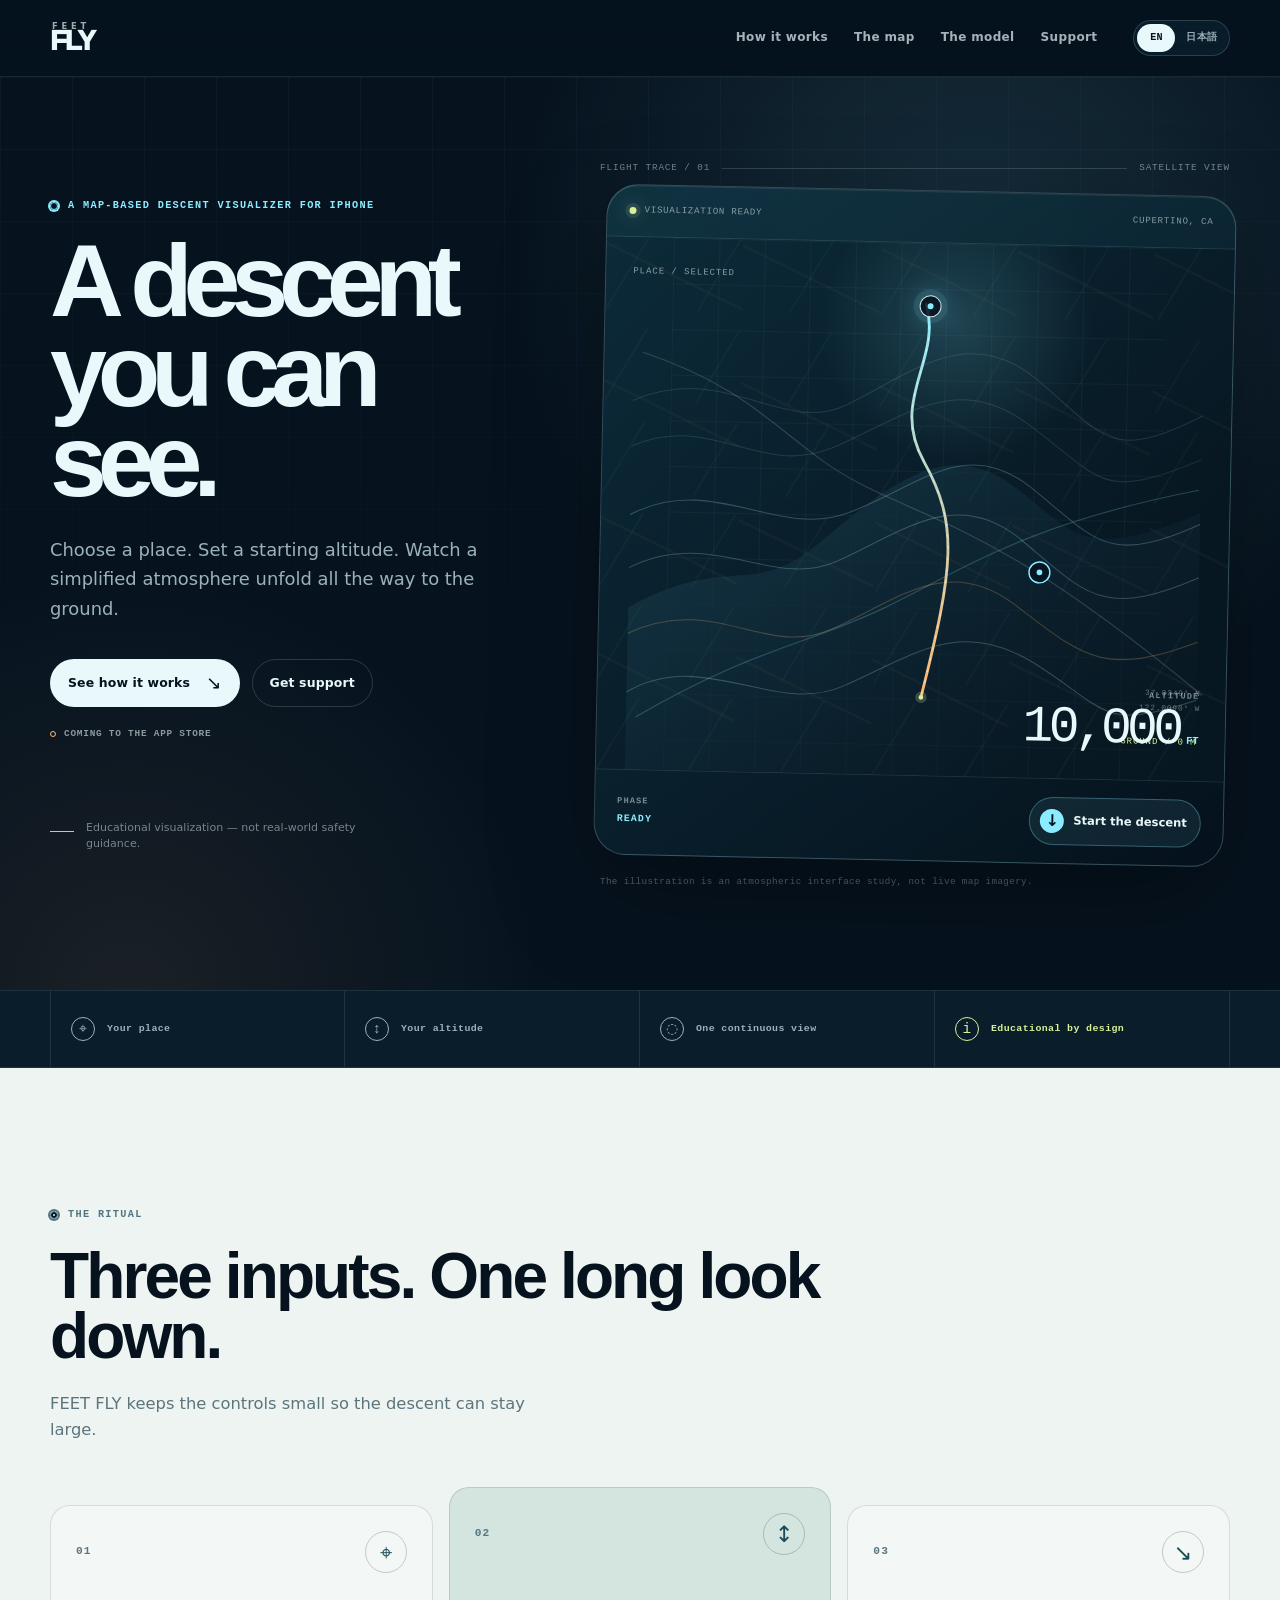
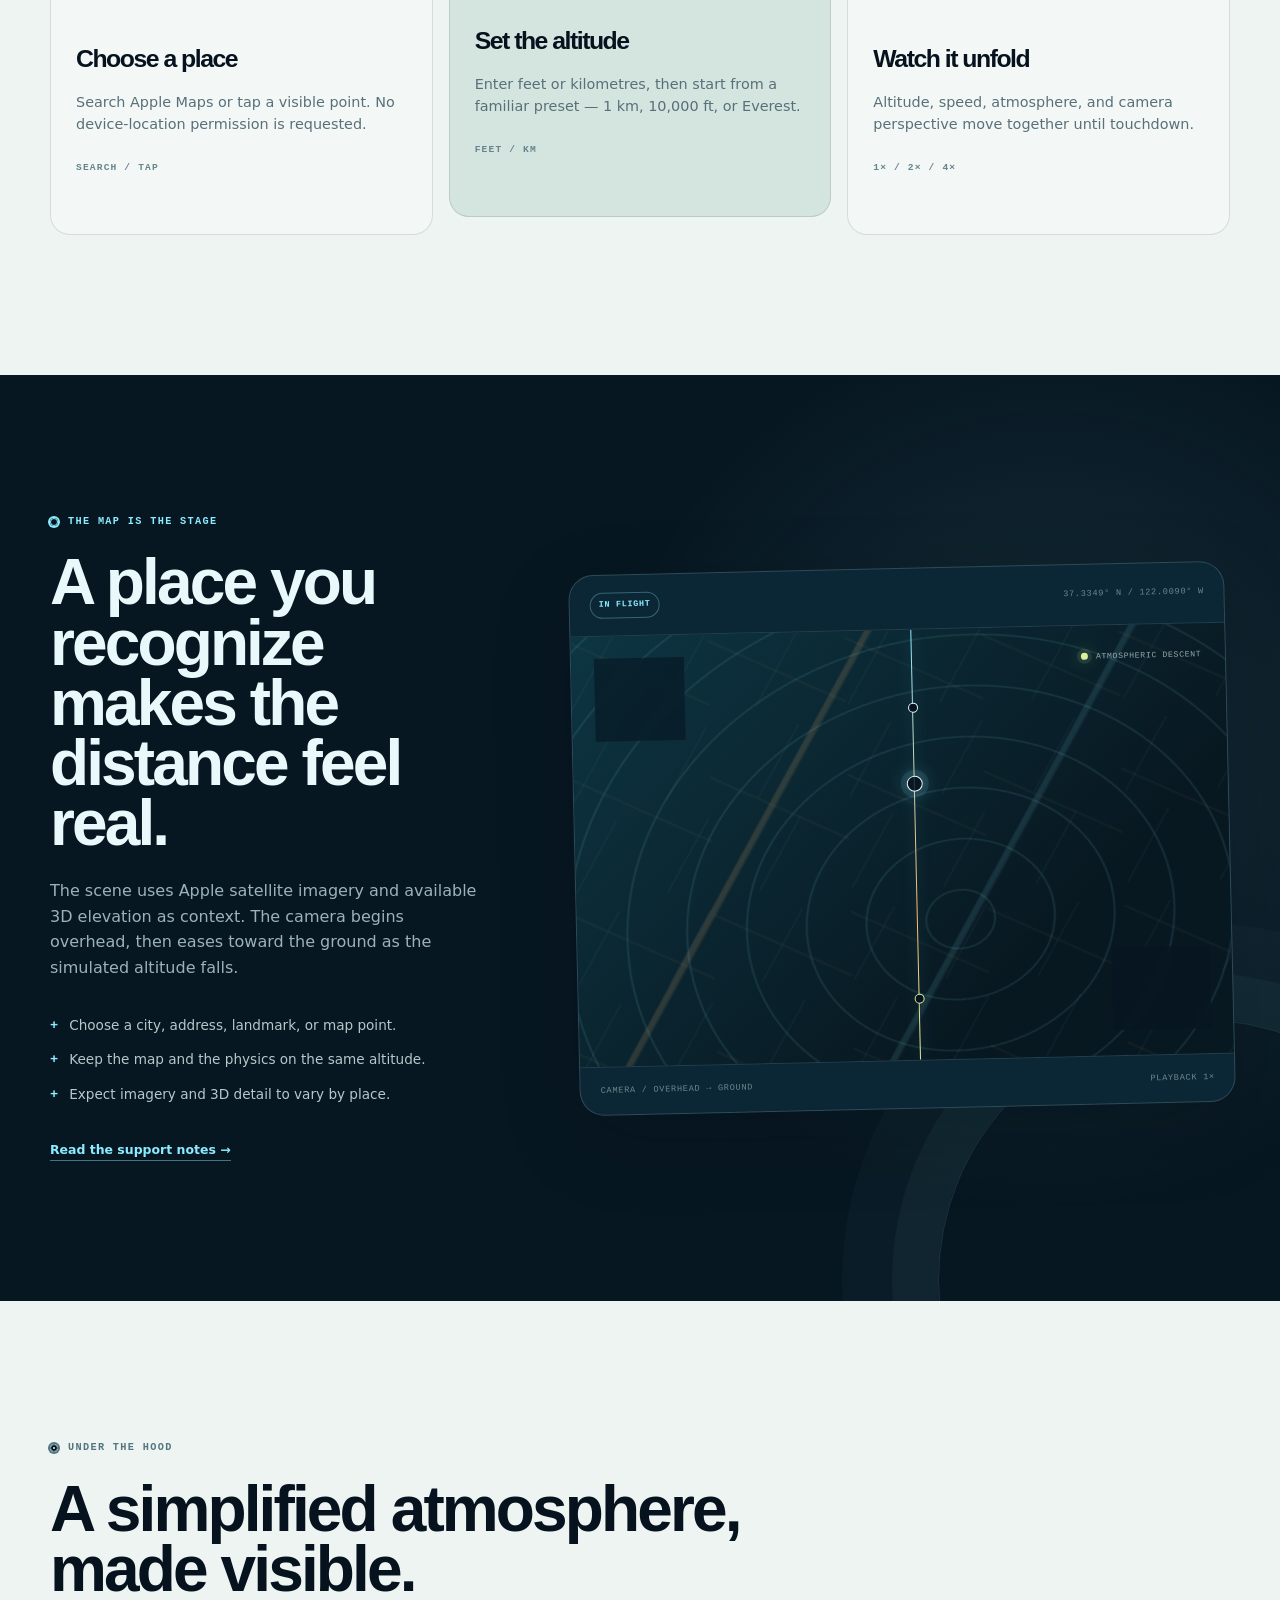
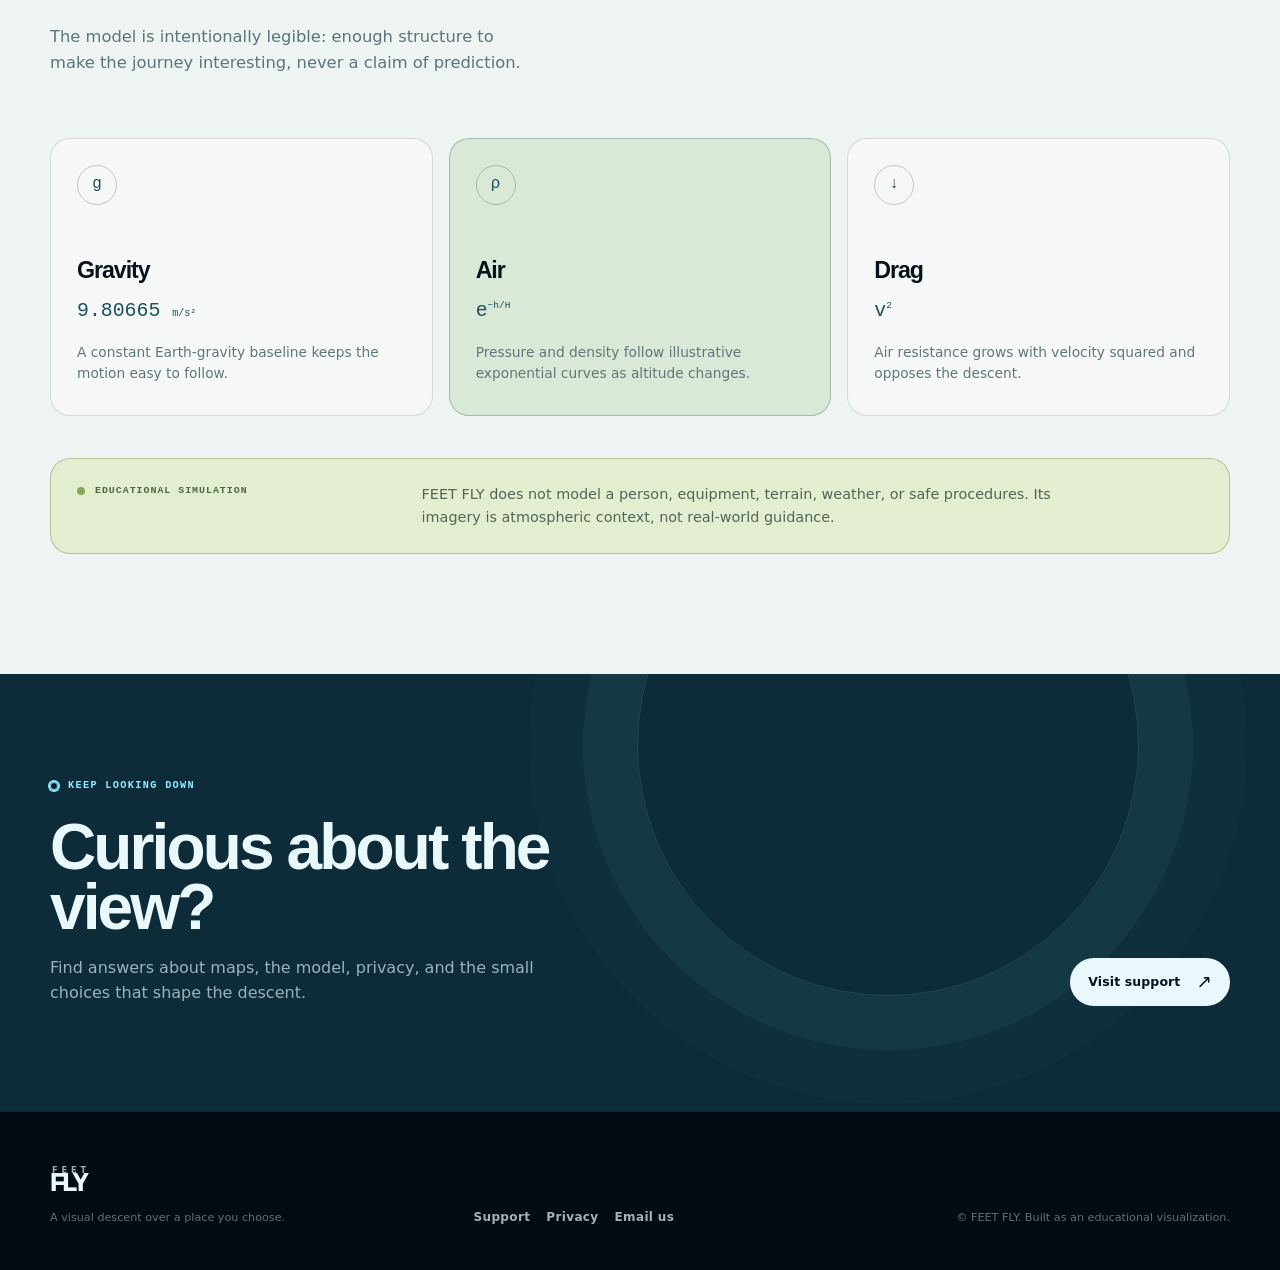
==== docs/index.html @ aeab9a3f "feat: publish FEET FLY support site" ====
<!doctype html>
<html lang="en">
<head>
  <meta charset="utf-8">
  <meta name="viewport" content="width=device-width, initial-scale=1">
  <meta name="theme-color" content="#06131f">
  <meta name="description" data-i18n-meta="home.description" content="FEET FLY is an educational visual descent over a place you choose in Apple Maps.">
  <link rel="icon" href="favicon.svg" type="image/svg+xml">
  <title data-i18n="home.title">FEET FLY — A visual descent</title>
  <link rel="stylesheet" href="styles.css">
</head>
<body data-page="home">
  <a class="skip-link" href="#main" data-i18n="common.skip">Skip to content</a>

  <header class="site-header">
    <div class="container nav-shell">
      <a class="brand" href="./" aria-label="FEET FLY home">
        <span>FEET</span>
        <strong>FLY</strong>
      </a>

      <nav class="site-nav" data-i18n-aria-label="common.nav.primary" aria-label="Primary navigation">
        <a href="#how-it-works" data-i18n="common.nav.how">How it works</a>
        <a href="#map-driven" data-i18n="common.nav.map">The map</a>
        <a href="#model" data-i18n="common.nav.model">The model</a>
        <a href="support/" data-i18n="common.nav.support">Support</a>
      </nav>

      <div class="header-tools">
        <div class="language-switch" role="group" data-i18n-aria-label="common.language" aria-label="Language">
          <button type="button" class="language-button is-active" data-language="en" aria-pressed="true">EN</button>
          <button type="button" class="language-button" data-language="ja" aria-pressed="false">日本語</button>
        </div>
      </div>
    </div>
  </header>

  <main id="main">
    <section class="hero-section" aria-labelledby="hero-title">
      <div class="container hero-grid">
        <div class="hero-copy">
          <p class="eyebrow"><span class="eyebrow-mark"></span><span data-i18n="home.hero.eyebrow">A map-based descent visualizer for iPhone</span></p>
          <h1 id="hero-title" data-i18n="home.hero.title">A descent you can see.</h1>
          <p class="hero-lede" data-i18n="home.hero.lede">Choose a place. Set a starting altitude. Watch a simplified atmosphere unfold all the way to the ground.</p>

          <div class="hero-actions">
            <a class="button button-primary" href="#how-it-works"><span data-i18n="home.hero.primary">See how it works</span><span class="button-arrow" aria-hidden="true">↘</span></a>
            <a class="button button-quiet" href="support/" data-i18n="home.hero.secondary">Get support</a>
          </div>

          <p class="availability-chip"><span class="availability-dot"></span><span data-i18n="home.hero.availability">Coming to the App Store</span></p>

          <div class="hero-note">
            <span class="note-rule"></span>
            <p data-i18n="home.hero.note">Educational visualization — not real-world safety guidance.</p>
          </div>
        </div>

        <div class="hero-visual-wrap">
          <div class="visual-caption"><span data-i18n="home.visual.caption">FLIGHT TRACE / 01</span><span class="caption-line"></span><span data-i18n="home.visual.captionRight">SATELLITE VIEW</span></div>
          <div class="flight-panel" data-flight-demo>
            <div class="flight-panel-top">
              <span class="live-status"><span class="status-dot"></span><span data-i18n="home.visual.status">VISUALIZATION READY</span></span>
              <span class="panel-location" data-i18n="home.visual.location">CUPERTINO, CA</span>
            </div>

            <div class="map-art" role="img" data-i18n-aria-label="home.visual.aria">
              <svg class="map-svg" viewBox="0 0 520 560" aria-hidden="true" focusable="false">
                <defs>
                  <linearGradient id="routeGradient" x1="0" y1="0" x2="0" y2="1">
                    <stop offset="0" stop-color="#8cecff" />
                    <stop offset="1" stop-color="#ffb76f" />
                  </linearGradient>
                  <linearGradient id="terrainGlow" x1="0" y1="0" x2="1" y2="1">
                    <stop offset="0" stop-color="#183c4c" stop-opacity=".9" />
                    <stop offset="1" stop-color="#071521" stop-opacity=".1" />
                  </linearGradient>
                  <pattern id="mapGrid" width="48" height="48" patternUnits="userSpaceOnUse">
                    <path d="M 48 0 L 0 0 0 48" fill="none" stroke="#a9e6ed" stroke-opacity=".09" stroke-width="1" />
                  </pattern>
                </defs>
                <rect width="520" height="560" fill="url(#mapGrid)" />
                <path class="terrain-fill" d="M-40 390 C62 330 90 378 157 320 S285 205 354 248 425 340 560 278 L560 620 L-40 620 Z" fill="url(#terrainGlow)" />
                <path class="contour contour-far" d="M-40 172 C58 128 118 206 185 172 S312 82 385 141 464 227 560 176" />
                <path class="contour contour-far" d="M-40 220 C42 182 96 250 170 218 S298 132 378 189 454 268 560 222" />
                <path class="contour" d="M-40 292 C46 246 115 314 188 286 S310 201 380 254 461 337 560 290" />
                <path class="contour" d="M-40 348 C46 303 111 368 178 337 S302 254 372 310 459 392 560 346" />
                <path class="contour contour-strong" d="M-40 417 C51 373 105 440 173 409 S294 326 366 378 460 454 560 414" />
                <path class="contour" d="M-40 479 C40 430 116 501 188 468 S309 392 389 440 460 510 560 475" />
                <path class="road-line" d="M-30 121 C98 161 121 216 204 256 S355 303 566 470" />
                <path class="road-line road-line-light" d="M-30 505 C95 429 150 425 229 385 S373 294 558 254" />
                <path class="route-line" d="M267 64 C285 123 230 165 268 230 S302 340 270 478" fill="none" stroke="url(#routeGradient)" stroke-width="3" stroke-linecap="round" />
                <path class="route-dash" d="M267 64 C285 123 230 165 268 230 S302 340 270 478" fill="none" stroke="#ecfbff" stroke-opacity=".8" stroke-width="1" stroke-dasharray="3 9" />
                <circle cx="270" cy="478" r="6" fill="#d9ef9b" fill-opacity=".22" />
                <circle cx="270" cy="478" r="2.5" fill="#d9ef9b" />
                <g class="map-pin" transform="translate(392 344)">
                  <circle r="11" fill="#071521" stroke="#8cecff" stroke-width="1.5" />
                  <circle r="3" fill="#8cecff" />
                </g>
              </svg>

              <span class="map-label map-label-top" data-i18n="home.visual.placeLabel">PLACE / SELECTED</span>
              <span class="map-label map-label-bottom" data-i18n="home.visual.groundLabel">GROUND / 0 M</span>
              <span class="flight-marker" aria-hidden="true"><span></span></span>

              <div class="altitude-readout">
                <span class="readout-label" data-i18n="common.altitude">ALTITUDE</span>
                <div class="readout-value"><strong data-demo-altitude>10,000</strong><span>FT</span></div>
              </div>

              <div class="map-coordinates" aria-hidden="true"><span>37.3349° N</span><span>122.0090° W</span></div>
            </div>

            <div class="flight-panel-bottom">
              <div>
                <span class="readout-label" data-i18n="home.visual.phaseLabel">PHASE</span>
                <strong class="phase-readout" data-demo-phase data-i18n="home.visual.phaseReady">READY</strong>
              </div>
              <button type="button" class="demo-button" data-demo-toggle>
                <span class="demo-button-icon" aria-hidden="true">↓</span>
                <span data-demo-label data-i18n="home.demo.start">Start the descent</span>
              </button>
            </div>
          </div>
          <p class="visual-footnote" data-i18n="home.visual.footnote">The illustration is an atmospheric interface study, not live map imagery.</p>
        </div>
      </div>
    </section>

    <section class="signal-strip" data-i18n-aria-label="home.signal.aria" aria-label="FEET FLY highlights">
      <div class="container signal-grid">
        <div class="signal-item"><span class="signal-symbol">⌖</span><span data-i18n="home.signal.place">Your place</span></div>
        <div class="signal-item"><span class="signal-symbol">↕</span><span data-i18n="home.signal.altitude">Your altitude</span></div>
        <div class="signal-item"><span class="signal-symbol">◌</span><span data-i18n="home.signal.view">One continuous view</span></div>
        <div class="signal-item signal-item-accent"><span class="signal-symbol">i</span><span data-i18n="home.signal.educational">Educational by design</span></div>
      </div>
    </section>

    <section class="section section-light" id="how-it-works" aria-labelledby="how-title">
      <div class="container">
        <div class="section-heading section-heading-wide">
          <p class="eyebrow eyebrow-dark"><span class="eyebrow-mark"></span><span data-i18n="home.how.eyebrow">The ritual</span></p>
          <h2 id="how-title" data-i18n="home.how.title">Three inputs. One long look down.</h2>
          <p class="section-intro" data-i18n="home.how.intro">FEET FLY keeps the controls small so the descent can stay large.</p>
        </div>

        <div class="steps-grid">
          <article class="step-card">
            <div class="step-top"><span class="step-number">01</span><span class="step-icon">⌖</span></div>
            <h3 data-i18n="home.steps.place.title">Choose a place</h3>
            <p data-i18n="home.steps.place.body">Search Apple Maps or tap a visible point. No device-location permission is requested.</p>
            <span class="step-meta" data-i18n="home.steps.place.meta">SEARCH / TAP</span>
          </article>
          <article class="step-card step-card-raised">
            <div class="step-top"><span class="step-number">02</span><span class="step-icon">↕</span></div>
            <h3 data-i18n="home.steps.altitude.title">Set the altitude</h3>
            <p data-i18n="home.steps.altitude.body">Enter feet or kilometres, then start from a familiar preset — 1 km, 10,000 ft, or Everest.</p>
            <span class="step-meta" data-i18n="home.steps.altitude.meta">FEET / KM</span>
          </article>
          <article class="step-card">
            <div class="step-top"><span class="step-number">03</span><span class="step-icon">↘</span></div>
            <h3 data-i18n="home.steps.watch.title">Watch it unfold</h3>
            <p data-i18n="home.steps.watch.body">Altitude, speed, atmosphere, and camera perspective move together until touchdown.</p>
            <span class="step-meta" data-i18n="home.steps.watch.meta">1× / 2× / 4×</span>
          </article>
        </div>
      </div>
    </section>

    <section class="section section-dark map-section" id="map-driven" aria-labelledby="map-title">
      <div class="container split-grid">
        <div class="section-copy">
          <p class="eyebrow"><span class="eyebrow-mark"></span><span data-i18n="home.map.eyebrow">The map is the stage</span></p>
          <h2 id="map-title" data-i18n="home.map.title">A place you recognize makes the distance feel real.</h2>
          <p data-i18n="home.map.body">The scene uses Apple satellite imagery and available 3D elevation as context. The camera begins overhead, then eases toward the ground as the simulated altitude falls.</p>
          <ul class="feature-list">
            <li><span class="feature-check">+</span><span data-i18n="home.map.item1">Choose a city, address, landmark, or map point.</span></li>
            <li><span class="feature-check">+</span><span data-i18n="home.map.item2">Keep the map and the physics on the same altitude.</span></li>
            <li><span class="feature-check">+</span><span data-i18n="home.map.item3">Expect imagery and 3D detail to vary by place.</span></li>
          </ul>
          <a class="text-link" href="support/" data-i18n="home.map.link">Read the support notes →</a>
        </div>

        <div class="console-card" data-i18n-aria-label="home.console.aria" aria-label="FEET FLY in-flight interface illustration">
          <div class="console-top"><span class="console-chip console-chip-live" data-i18n="home.console.live">IN FLIGHT</span><span class="console-coordinates">37.3349° N / 122.0090° W</span></div>
          <div class="console-map">
            <div class="console-lines"></div>
            <div class="console-route"><span></span></div>
            <div class="console-readout console-readout-alt"><small data-i18n="common.altitude">ALTITUDE</small><strong>3,048</strong><span>FT</span></div>
            <div class="console-readout console-readout-speed"><small data-i18n="home.console.speedLabel">DESCENT SPEED</small><strong>42.8</strong><span>M/S</span></div>
            <div class="console-phase"><span class="status-dot"></span><span data-i18n="home.console.phase">ATMOSPHERIC DESCENT</span></div>
          </div>
          <div class="console-bottom"><span data-i18n="home.console.bottomLeft">CAMERA / OVERHEAD → GROUND</span><span data-i18n="home.console.bottomRight">PLAYBACK 1×</span></div>
        </div>
      </div>
    </section>

    <section class="section section-light model-section" id="model" aria-labelledby="model-title">
      <div class="container">
        <div class="section-heading section-heading-wide">
          <p class="eyebrow eyebrow-dark"><span class="eyebrow-mark"></span><span data-i18n="home.model.eyebrow">Under the hood</span></p>
          <h2 id="model-title" data-i18n="home.model.title">A simplified atmosphere, made visible.</h2>
          <p class="section-intro" data-i18n="home.model.intro">The model is intentionally legible: enough structure to make the journey interesting, never a claim of prediction.</p>
        </div>

        <div class="model-grid">
          <article class="model-card"><span class="model-index">g</span><h3 data-i18n="home.model.gravity.title">Gravity</h3><p class="model-value">9.80665 <span>m/s²</span></p><p data-i18n="home.model.gravity.body">A constant Earth-gravity baseline keeps the motion easy to follow.</p></article>
          <article class="model-card model-card-accent"><span class="model-index">ρ</span><h3 data-i18n="home.model.air.title">Air</h3><p class="model-value">e<sup>−h/H</sup></p><p data-i18n="home.model.air.body">Pressure and density follow illustrative exponential curves as altitude changes.</p></article>
          <article class="model-card"><span class="model-index">↓</span><h3 data-i18n="home.model.drag.title">Drag</h3><p class="model-value">v<sup>2</sup></p><p data-i18n="home.model.drag.body">Air resistance grows with velocity squared and opposes the descent.</p></article>
        </div>

        <div class="boundary-card">
          <div class="boundary-label"><span class="boundary-dot"></span><span data-i18n="home.boundary.label">EDUCATIONAL SIMULATION</span></div>
          <p data-i18n="home.boundary.body">FEET FLY does not model a person, equipment, terrain, weather, or safe procedures. Its imagery is atmospheric context, not real-world guidance.</p>
        </div>
      </div>
    </section>

    <section class="closing-section" aria-labelledby="closing-title">
      <div class="container closing-inner">
        <div>
          <p class="eyebrow"><span class="eyebrow-mark"></span><span data-i18n="home.closing.eyebrow">Keep looking down</span></p>
          <h2 id="closing-title" data-i18n="home.closing.title">Curious about the view?</h2>
          <p data-i18n="home.closing.body">Find answers about maps, the model, privacy, and the small choices that shape the descent.</p>
        </div>
        <a class="button button-primary" href="support/"><span data-i18n="home.closing.cta">Visit support</span><span class="button-arrow" aria-hidden="true">↗</span></a>
      </div>
    </section>
  </main>

  <footer class="site-footer">
    <div class="container footer-grid">
      <div>
        <a class="brand brand-footer" href="./" aria-label="FEET FLY home"><span>FEET</span><strong>FLY</strong></a>
        <p class="footer-note" data-i18n="common.footer.note">A visual descent over a place you choose.</p>
      </div>
      <div class="footer-links">
        <a href="support/" data-i18n="common.nav.support">Support</a>
        <a href="privacy/" data-i18n="common.nav.privacy">Privacy</a>
        <a data-support-link href="mailto:raio.kharlharary@gmail.com" data-i18n="common.footer.email">Email us</a>
      </div>
      <p class="footer-copyright" data-i18n="common.footer.copyright">© FEET FLY. Built as an educational visualization.</p>
    </div>
  </footer>

  <script src="site.js" defer></script>
</body>
</html>
---- docs/styles.css ----
@charset "UTF-8";

:root {
  color-scheme: dark;
  --ink: #06131f;
  --ink-deep: #030b13;
  --panel: #0c2230;
  --panel-light: #123545;
  --ice: #e9f8fb;
  --muted: #9cb2bb;
  --muted-dark: #5c747c;
  --line: rgba(205, 241, 246, 0.17);
  --line-dark: rgba(6, 19, 31, 0.14);
  --cyan: #8cecff;
  --cyan-soft: #c7f5fb;
  --amber: #ffb76f;
  --lime: #d9ef9b;
  --paper: #eef4f2;
  --paper-deep: #dce7e4;
  --shadow: 0 24px 80px rgba(0, 10, 17, 0.2);
  --radius-large: 32px;
  --radius-medium: 20px;
  --display: ui-rounded, "Avenir Next", "SF Pro Display", -apple-system, BlinkMacSystemFont, sans-serif;
  --body: ui-sans-serif, system-ui, -apple-system, BlinkMacSystemFont, "Helvetica Neue", sans-serif;
  --mono: ui-monospace, "SF Mono", SFMono-Regular, Menlo, Consolas, monospace;
}

* {
  box-sizing: border-box;
}

html {
  scroll-behavior: smooth;
}

body {
  margin: 0;
  min-width: 320px;
  overflow-x: hidden;
  background: var(--ink);
  color: var(--ice);
  font-family: var(--body);
  font-size: 16px;
  line-height: 1.6;
  text-rendering: optimizeLegibility;
}

body::selection {
  background: var(--cyan);
  color: var(--ink);
}

a {
  color: inherit;
  text-decoration: none;
}

button,
a {
  -webkit-tap-highlight-color: transparent;
}

button {
  color: inherit;
  font: inherit;
}

button:focus-visible,
a:focus-visible,
summary:focus-visible {
  outline: 3px solid var(--amber);
  outline-offset: 4px;
}

img,
svg {
  display: block;
  max-width: 100%;
}

h1,
h2,
h3,
p {
  margin-top: 0;
}

h1,
h2,
h3 {
  font-family: var(--display);
  letter-spacing: -0.045em;
}

h1,
h2,
h3,
p {
  margin-bottom: 0;
}

sup {
  font-size: 0.48em;
  letter-spacing: 0;
  vertical-align: super;
}

.container {
  width: min(1180px, calc(100% - 48px));
  margin: 0 auto;
}

.narrow-container {
  width: min(720px, calc(100% - 48px));
  margin: 0 auto;
}

.skip-link {
  position: fixed;
  top: 12px;
  left: 12px;
  z-index: 50;
  padding: 10px 14px;
  border-radius: 999px;
  background: var(--amber);
  color: var(--ink);
  font-size: 0.78rem;
  font-weight: 800;
  transform: translateY(-160%);
  transition: transform 180ms ease;
}

.skip-link:focus {
  transform: translateY(0);
}

.site-header {
  position: sticky;
  top: 0;
  z-index: 20;
  border-bottom: 1px solid rgba(205, 241, 246, 0.1);
  background: rgba(6, 19, 31, 0.82);
  backdrop-filter: blur(18px);
}

.nav-shell {
  display: flex;
  min-height: 76px;
  align-items: center;
  gap: 36px;
}

.brand {
  display: inline-flex;
  flex-direction: column;
  flex: 0 0 auto;
  width: max-content;
  line-height: 0.82;
  transition: color 180ms ease, transform 180ms ease;
}

.brand:hover {
  color: var(--cyan);
  transform: translateY(-1px);
}

.brand span {
  padding-left: 0.25em;
  color: rgba(233, 248, 251, 0.68);
  font-size: 0.52rem;
  font-weight: 900;
  letter-spacing: 0.46em;
}

.brand strong {
  font-family: var(--display);
  font-size: 1.75rem;
  font-weight: 950;
  letter-spacing: -0.08em;
}

.site-nav {
  display: flex;
  align-items: center;
  gap: 26px;
  margin-left: auto;
}

.site-nav a,
.footer-links a {
  position: relative;
  color: rgba(233, 248, 251, 0.7);
  font-size: 0.75rem;
  font-weight: 750;
  letter-spacing: 0.03em;
  transition: color 180ms ease;
}

.site-nav a::after {
  position: absolute;
  right: 0;
  bottom: -7px;
  left: 0;
  height: 1px;
  background: var(--cyan);
  content: "";
  transform: scaleX(0);
  transform-origin: right;
  transition: transform 180ms ease;
}

.site-nav a:hover,
.site-nav a.is-current,
.footer-links a:hover {
  color: var(--ice);
}

.site-nav a:hover::after,
.site-nav a.is-current::after {
  transform: scaleX(1);
  transform-origin: left;
}

.header-tools {
  flex: 0 0 auto;
}

.language-switch {
  display: inline-flex;
  align-items: center;
  gap: 2px;
  padding: 3px;
  border: 1px solid var(--line);
  border-radius: 999px;
  background: rgba(10, 33, 47, 0.72);
}

.language-button {
  min-width: 38px;
  padding: 6px 9px;
  border: 0;
  border-radius: 999px;
  background: transparent;
  color: var(--muted);
  cursor: pointer;
  font-family: var(--mono);
  font-size: 0.63rem;
  font-weight: 750;
  letter-spacing: 0.02em;
  transition: background 180ms ease, color 180ms ease;
}

.language-button:hover,
.language-button.is-active {
  background: var(--ice);
  color: var(--ink);
}

.hero-section {
  position: relative;
  isolation: isolate;
  min-height: 720px;
  overflow: hidden;
  background:
    radial-gradient(circle at 76% 20%, rgba(140, 236, 255, 0.13), transparent 29rem),
    radial-gradient(circle at 10% 100%, rgba(255, 183, 111, 0.08), transparent 26rem),
    var(--ink);
}

.hero-section::before {
  position: absolute;
  z-index: -1;
  inset: 0;
  background-image: linear-gradient(rgba(140, 236, 255, 0.035) 1px, transparent 1px), linear-gradient(90deg, rgba(140, 236, 255, 0.035) 1px, transparent 1px);
  background-size: 72px 72px;
  mask-image: linear-gradient(to bottom, black, transparent 80%);
  content: "";
  pointer-events: none;
}

.hero-grid {
  display: grid;
  min-height: 720px;
  align-items: center;
  gap: 64px;
  grid-template-columns: minmax(280px, 0.84fr) minmax(400px, 1.16fr);
  padding-top: 84px;
  padding-bottom: 100px;
}

.hero-copy {
  position: relative;
  z-index: 1;
  padding: 22px 0;
}

.eyebrow {
  display: flex;
  align-items: center;
  gap: 10px;
  margin-bottom: 24px;
  color: var(--cyan);
  font-family: var(--mono);
  font-size: 0.64rem;
  font-weight: 750;
  letter-spacing: 0.13em;
  line-height: 1.3;
  text-transform: uppercase;
}

.eyebrow-mark {
  display: inline-block;
  width: 8px;
  height: 8px;
  border: 1px solid currentColor;
  border-radius: 50%;
  box-shadow: inset 0 0 0 2px var(--ink), 0 0 0 2px currentColor;
}

.eyebrow-dark {
  color: #527681;
}

.hero-copy h1 {
  max-width: 620px;
  margin-bottom: 28px;
  color: var(--ice);
  font-size: clamp(4.3rem, 8vw, 7.8rem);
  font-weight: 900;
  letter-spacing: -0.09em;
  line-height: 0.88;
}

.hero-lede {
  max-width: 490px;
  color: var(--muted);
  font-size: clamp(1rem, 1.4vw, 1.17rem);
  line-height: 1.65;
}

.hero-actions {
  display: flex;
  align-items: center;
  flex-wrap: wrap;
  gap: 12px;
  margin-top: 36px;
}

.button {
  display: inline-flex;
  min-height: 48px;
  align-items: center;
  justify-content: center;
  gap: 16px;
  padding: 12px 17px;
  border: 1px solid transparent;
  border-radius: 999px;
  cursor: pointer;
  font-size: 0.78rem;
  font-weight: 800;
  letter-spacing: 0.01em;
  line-height: 1;
  transition: border-color 180ms ease, background 180ms ease, color 180ms ease, transform 180ms ease;
}

.button:hover {
  transform: translateY(-2px);
}

.button-primary {
  background: var(--ice);
  color: var(--ink);
}

.button-primary:hover {
  background: var(--cyan);
}

.button-quiet {
  border-color: var(--line);
  color: var(--ice);
}

.button-quiet:hover {
  border-color: rgba(140, 236, 255, 0.65);
  background: rgba(140, 236, 255, 0.08);
}

.button-arrow {
  font-size: 1.15rem;
  font-weight: 500;
  line-height: 0.7;
}

.availability-chip {
  display: inline-flex;
  align-items: center;
  gap: 8px;
  margin-top: 19px;
  color: rgba(233, 248, 251, 0.58);
  font-family: var(--mono);
  font-size: 0.59rem;
  font-weight: 750;
  letter-spacing: 0.08em;
  text-transform: uppercase;
}

.availability-dot {
  display: inline-block;
  width: 6px;
  height: 6px;
  border: 1px solid var(--amber);
  border-radius: 50%;
}

.hero-note {
  display: flex;
  max-width: 360px;
  align-items: flex-start;
  gap: 12px;
  margin-top: 76px;
}

.note-rule {
  display: block;
  flex: 0 0 24px;
  height: 1px;
  margin-top: 0.65em;
  background: var(--amber);
}

.hero-note p {
  color: rgba(233, 248, 251, 0.48);
  font-size: 0.69rem;
  line-height: 1.45;
}

.hero-visual-wrap {
  position: relative;
  width: 100%;
  max-width: 630px;
  justify-self: end;
}

.visual-caption {
  display: flex;
  align-items: center;
  gap: 12px;
  margin-bottom: 14px;
  color: rgba(233, 248, 251, 0.48);
  font-family: var(--mono);
  font-size: 0.58rem;
  letter-spacing: 0.1em;
}

.caption-line {
  flex: 1;
  height: 1px;
  background: var(--line);
}

.flight-panel {
  position: relative;
  overflow: hidden;
  border: 1px solid rgba(205, 241, 246, 0.22);
  border-radius: var(--radius-large);
  background: linear-gradient(145deg, rgba(17, 54, 69, 0.88), rgba(5, 18, 29, 0.96));
  box-shadow: 0 38px 100px rgba(0, 0, 0, 0.34), inset 0 1px 0 rgba(233, 248, 251, 0.09);
  transform: rotate(1.2deg);
  transition: transform 500ms cubic-bezier(0.22, 1, 0.36, 1), box-shadow 500ms ease;
}

.flight-panel:hover,
.flight-panel.is-descending {
  box-shadow: 0 46px 120px rgba(0, 0, 0, 0.43), inset 0 1px 0 rgba(233, 248, 251, 0.12);
  transform: rotate(0deg) translateY(-4px);
}

.flight-panel-top,
.flight-panel-bottom {
  display: flex;
  align-items: center;
  justify-content: space-between;
  gap: 16px;
  padding: 18px 22px;
}

.flight-panel-top {
  border-bottom: 1px solid rgba(205, 241, 246, 0.12);
  color: rgba(233, 248, 251, 0.55);
  font-family: var(--mono);
  font-size: 0.57rem;
  letter-spacing: 0.08em;
}

.live-status {
  display: inline-flex;
  align-items: center;
  gap: 8px;
}

.status-dot {
  display: inline-block;
  width: 7px;
  height: 7px;
  border-radius: 50%;
  background: var(--lime);
  box-shadow: 0 0 0 4px rgba(217, 239, 155, 0.1), 0 0 18px rgba(217, 239, 155, 0.55);
}

.panel-location {
  overflow: hidden;
  max-width: 46%;
  text-overflow: ellipsis;
  white-space: nowrap;
}

.map-art {
  position: relative;
  min-height: 532px;
  overflow: hidden;
  background:
    radial-gradient(circle at 56% 15%, rgba(140, 236, 255, 0.17), transparent 24%),
    linear-gradient(135deg, #0c2a39, #071721 76%);
}

.map-art::before,
.console-map::before {
  position: absolute;
  z-index: 1;
  inset: 0;
  background: linear-gradient(120deg, transparent 28%, rgba(140, 236, 255, 0.05) 29%, transparent 30%), linear-gradient(25deg, transparent 64%, rgba(255, 183, 111, 0.05) 65%, transparent 66%);
  background-size: 92px 92px, 137px 137px;
  content: "";
  pointer-events: none;
}

.map-svg {
  position: absolute;
  z-index: 0;
  inset: 0;
  width: 100%;
  height: 100%;
}

.contour {
  fill: none;
  stroke: rgba(177, 232, 237, 0.24);
  stroke-width: 1.1;
}

.contour-far {
  stroke: rgba(177, 232, 237, 0.13);
}

.contour-strong {
  stroke: rgba(255, 183, 111, 0.24);
}

.road-line {
  fill: none;
  stroke: rgba(233, 248, 251, 0.16);
  stroke-width: 1.2;
}

.road-line-light {
  stroke: rgba(140, 236, 255, 0.22);
}

.route-line {
  stroke-dasharray: 900;
  stroke-dashoffset: 260;
}

.route-dash {
  opacity: 0.75;
}

.map-label,
.map-coordinates {
  position: absolute;
  z-index: 3;
  color: rgba(233, 248, 251, 0.57);
  font-family: var(--mono);
  font-size: 0.56rem;
  letter-spacing: 0.11em;
}

.map-label-top {
  top: 27px;
  left: 27px;
}

.map-label-bottom {
  right: 28px;
  bottom: 30px;
  color: var(--lime);
}

.map-coordinates {
  right: 25px;
  bottom: 65px;
  display: grid;
  gap: 3px;
  color: rgba(233, 248, 251, 0.42);
  font-size: 0.49rem;
  text-align: right;
}

.flight-marker {
  position: absolute;
  z-index: 4;
  top: 12%;
  left: 51.8%;
  display: grid;
  width: 22px;
  height: 22px;
  place-items: center;
  border: 1px solid rgba(233, 248, 251, 0.9);
  border-radius: 50%;
  background: rgba(6, 19, 31, 0.88);
  box-shadow: 0 0 0 6px rgba(140, 236, 255, 0.1), 0 0 28px rgba(140, 236, 255, 0.42);
  transform: translate(-50%, -50%);
}

.flight-marker span {
  width: 6px;
  height: 6px;
  border-radius: 50%;
  background: var(--cyan);
}

.altitude-readout {
  position: absolute;
  z-index: 3;
  right: 26px;
  bottom: 28px;
  text-align: right;
}

.readout-label {
  display: block;
  color: rgba(233, 248, 251, 0.5);
  font-family: var(--mono);
  font-size: 0.54rem;
  font-weight: 750;
  letter-spacing: 0.13em;
  line-height: 1.2;
  text-transform: uppercase;
}

.readout-value {
  display: flex;
  align-items: baseline;
  justify-content: flex-end;
  gap: 7px;
  margin-top: 4px;
}

.readout-value strong {
  color: var(--ice);
  font-family: var(--mono);
  font-size: clamp(2rem, 4vw, 3.25rem);
  font-weight: 500;
  letter-spacing: -0.09em;
  line-height: 0.9;
}

.readout-value span {
  color: var(--cyan);
  font-family: var(--mono);
  font-size: 0.65rem;
  font-weight: 750;
}

.flight-panel-bottom {
  border-top: 1px solid rgba(205, 241, 246, 0.12);
}

.phase-readout {
  display: block;
  margin-top: 5px;
  color: var(--cyan);
  font-family: var(--mono);
  font-size: 0.62rem;
  font-weight: 800;
  letter-spacing: 0.11em;
}

.demo-button {
  display: inline-flex;
  align-items: center;
  gap: 9px;
  padding: 11px 13px 11px 10px;
  border: 1px solid rgba(140, 236, 255, 0.3);
  border-radius: 999px;
  background: rgba(140, 236, 255, 0.08);
  color: var(--ice);
  cursor: pointer;
  font-size: 0.72rem;
  font-weight: 800;
  transition: background 180ms ease, border-color 180ms ease, transform 180ms ease;
}

.demo-button:hover {
  border-color: var(--cyan);
  background: rgba(140, 236, 255, 0.17);
  transform: translateY(-1px);
}

.demo-button-icon {
  display: grid;
  width: 24px;
  height: 24px;
  place-items: center;
  border-radius: 50%;
  background: var(--cyan);
  color: var(--ink);
  font-size: 1rem;
  line-height: 1;
}

.visual-footnote {
  margin-top: 15px;
  color: rgba(233, 248, 251, 0.36);
  font-family: var(--mono);
  font-size: 0.58rem;
  letter-spacing: 0.04em;
}

.signal-strip {
  border-top: 1px solid rgba(205, 241, 246, 0.1);
  border-bottom: 1px solid rgba(205, 241, 246, 0.1);
  background: #0a1d2a;
}

.signal-grid {
  display: grid;
  grid-template-columns: repeat(4, 1fr);
}

.signal-item {
  display: flex;
  min-height: 76px;
  align-items: center;
  gap: 12px;
  padding: 18px 20px;
  border-right: 1px solid rgba(205, 241, 246, 0.1);
  color: var(--muted);
  font-family: var(--mono);
  font-size: 0.62rem;
  font-weight: 700;
  letter-spacing: 0.04em;
}

.signal-item:first-child {
  border-left: 1px solid rgba(205, 241, 246, 0.1);
}

.signal-item-accent {
  color: var(--lime);
}

.signal-symbol {
  display: grid;
  width: 24px;
  height: 24px;
  flex: 0 0 24px;
  place-items: center;
  border: 1px solid currentColor;
  border-radius: 50%;
  font-size: 0.9rem;
  font-weight: 400;
}

.section {
  padding: 140px 0;
}

.section-light {
  background: var(--paper);
  color: var(--ink);
}

.section-dark {
  background: var(--ink);
  color: var(--ice);
}

.section-heading {
  max-width: 790px;
}

.section-heading-wide {
  margin-bottom: 62px;
}

.section-heading h2,
.section-copy h2,
.closing-inner h2,
.subpage-hero h1,
.support-closing h2,
.privacy-block h2 {
  font-size: clamp(2.8rem, 5vw, 5.3rem);
  font-weight: 900;
  line-height: 0.94;
}

.section-intro {
  max-width: 480px;
  margin-top: 25px;
  color: var(--muted-dark);
  font-size: 1.02rem;
}

.steps-grid {
  display: grid;
  gap: 16px;
  grid-template-columns: repeat(3, 1fr);
}

.step-card {
  min-height: 330px;
  padding: 25px;
  border: 1px solid rgba(6, 19, 31, 0.12);
  border-radius: var(--radius-medium);
  background: rgba(255, 255, 255, 0.33);
  transition: border-color 180ms ease, background 180ms ease, transform 180ms ease;
}

.step-card:hover {
  border-color: rgba(6, 19, 31, 0.28);
  background: rgba(255, 255, 255, 0.68);
  transform: translateY(-5px);
}

.step-card-raised {
  background: #d4e4df;
  transform: translateY(-18px);
}

.step-card-raised:hover {
  transform: translateY(-23px);
}

.step-top {
  display: flex;
  align-items: center;
  justify-content: space-between;
  margin-bottom: 66px;
}

.step-number {
  color: #59777e;
  font-family: var(--mono);
  font-size: 0.7rem;
  font-weight: 800;
  letter-spacing: 0.1em;
}

.step-icon {
  display: grid;
  width: 42px;
  height: 42px;
  place-items: center;
  border: 1px solid rgba(6, 19, 31, 0.2);
  border-radius: 50%;
  color: #1a4a56;
  font-size: 1.4rem;
  line-height: 1;
}

.step-card h3 {
  margin-bottom: 12px;
  font-size: 1.55rem;
  font-weight: 850;
  letter-spacing: -0.06em;
}

.step-card p {
  color: #587079;
  font-size: 0.9rem;
  line-height: 1.55;
}

.step-meta {
  display: inline-block;
  margin-top: 25px;
  color: #66858c;
  font-family: var(--mono);
  font-size: 0.6rem;
  font-weight: 800;
  letter-spacing: 0.12em;
}

.map-section {
  position: relative;
  overflow: hidden;
  background:
    radial-gradient(circle at 82% 42%, rgba(140, 236, 255, 0.1), transparent 28rem),
    #071722;
}

.map-section::after {
  position: absolute;
  right: -180px;
  bottom: -240px;
  width: 520px;
  height: 520px;
  border: 1px solid rgba(140, 236, 255, 0.13);
  border-radius: 50%;
  box-shadow: 0 0 0 46px rgba(140, 236, 255, 0.04), 0 0 0 96px rgba(140, 236, 255, 0.025);
  content: "";
  pointer-events: none;
}

.split-grid {
  display: grid;
  align-items: center;
  gap: 86px;
  grid-template-columns: minmax(260px, 0.8fr) minmax(420px, 1.2fr);
}

.section-copy {
  position: relative;
  z-index: 1;
}

.section-copy h2 {
  max-width: 560px;
  margin-bottom: 25px;
}

.section-copy > p:not(.eyebrow) {
  max-width: 520px;
  color: var(--muted);
  font-size: 1rem;
}

.feature-list {
  display: grid;
  gap: 13px;
  margin: 34px 0 30px;
  padding: 0;
  list-style: none;
}

.feature-list li {
  display: flex;
  align-items: flex-start;
  gap: 11px;
  color: rgba(233, 248, 251, 0.78);
  font-size: 0.85rem;
}

.feature-check {
  display: inline-block;
  color: var(--cyan);
  font-family: var(--mono);
  font-weight: 700;
}

.text-link {
  display: inline-flex;
  align-items: center;
  border-bottom: 1px solid rgba(140, 236, 255, 0.44);
  color: var(--cyan);
  font-size: 0.78rem;
  font-weight: 800;
  transition: border-color 180ms ease, color 180ms ease;
}

.text-link:hover {
  border-color: var(--ice);
  color: var(--ice);
}

.console-card {
  position: relative;
  z-index: 1;
  overflow: hidden;
  border: 1px solid rgba(205, 241, 246, 0.18);
  border-radius: 25px;
  background: #0b2634;
  box-shadow: var(--shadow);
  transform: rotate(-1.3deg);
}

.console-top,
.console-bottom {
  display: flex;
  align-items: center;
  justify-content: space-between;
  gap: 14px;
  padding: 17px 20px;
  color: rgba(233, 248, 251, 0.45);
  font-family: var(--mono);
  font-size: 0.54rem;
  letter-spacing: 0.08em;
}

.console-top {
  border-bottom: 1px solid rgba(205, 241, 246, 0.12);
}

.console-bottom {
  border-top: 1px solid rgba(205, 241, 246, 0.12);
}

.console-chip {
  padding: 5px 8px;
  border: 1px solid rgba(140, 236, 255, 0.32);
  border-radius: 999px;
  color: var(--cyan);
  font-size: 0.53rem;
  font-weight: 800;
}

.console-coordinates {
  overflow: hidden;
  text-overflow: ellipsis;
  white-space: nowrap;
}

.console-map {
  position: relative;
  min-height: 430px;
  overflow: hidden;
  background: linear-gradient(135deg, #0d3542, #081821 72%);
}

.console-lines {
  position: absolute;
  inset: -30% -20%;
  background:
    repeating-radial-gradient(ellipse at 55% 62%, transparent 0 33px, rgba(140, 236, 255, 0.1) 34px 35px, transparent 36px 60px),
    linear-gradient(128deg, transparent 38%, rgba(255, 183, 111, 0.15) 38.2% 38.5%, transparent 38.8% 58%, rgba(140, 236, 255, 0.11) 58.2% 58.5%, transparent 58.8%);
  transform: rotate(-8deg);
}

.console-route {
  position: absolute;
  top: 0;
  bottom: 0;
  left: 52%;
  width: 1px;
  background: linear-gradient(var(--cyan), var(--amber) 65%, var(--lime));
  box-shadow: 0 0 15px rgba(140, 236, 255, 0.44);
}

.console-route::before,
.console-route::after {
  position: absolute;
  left: 50%;
  width: 8px;
  height: 8px;
  border: 1px solid var(--ice);
  border-radius: 50%;
  background: var(--ink);
  content: "";
  transform: translateX(-50%);
}

.console-route::before {
  top: 17%;
}

.console-route::after {
  bottom: 13%;
  border-color: var(--lime);
}

.console-route span {
  position: absolute;
  top: 34%;
  left: 50%;
  width: 16px;
  height: 16px;
  border: 1px solid var(--ice);
  border-radius: 50%;
  background: rgba(6, 19, 31, 0.8);
  box-shadow: 0 0 0 6px rgba(140, 236, 255, 0.1), 0 0 20px rgba(140, 236, 255, 0.45);
  transform: translateX(-50%);
}

.console-readout {
  position: absolute;
  z-index: 2;
  display: grid;
  gap: 4px;
  padding: 11px 13px;
  border: 1px solid rgba(205, 241, 246, 0.17);
  border-radius: 11px;
  background: rgba(6, 19, 31, 0.58);
  backdrop-filter: blur(6px);
}

.console-readout small {
  color: rgba(233, 248, 251, 0.52);
  font-family: var(--mono);
  font-size: 0.48rem;
  letter-spacing: 0.1em;
}

.console-readout strong {
  font-family: var(--mono);
  font-size: 1.48rem;
  font-weight: 500;
  letter-spacing: -0.08em;
  line-height: 1;
}

.console-readout span {
  color: var(--cyan);
  font-family: var(--mono);
  font-size: 0.55rem;
  font-weight: 700;
}

.console-readout-alt {
  top: 23px;
  left: 23px;
}

.console-readout-speed {
  right: 23px;
  bottom: 25px;
  text-align: right;
}

.console-phase {
  position: absolute;
  right: 24px;
  top: 24px;
  display: inline-flex;
  align-items: center;
  gap: 8px;
  color: rgba(233, 248, 251, 0.62);
  font-family: var(--mono);
  font-size: 0.51rem;
  letter-spacing: 0.08em;
  text-align: right;
}

.model-section {
  padding-bottom: 120px;
}

.model-grid {
  display: grid;
  gap: 16px;
  grid-template-columns: repeat(3, 1fr);
}

.model-card {
  min-height: 278px;
  padding: 26px;
  border: 1px solid rgba(6, 19, 31, 0.14);
  border-radius: var(--radius-medium);
  background: rgba(255, 255, 255, 0.4);
}

.model-card-accent {
  border-color: rgba(101, 133, 117, 0.45);
  background: #dae8d8;
}

.model-index {
  display: grid;
  width: 40px;
  height: 40px;
  margin-bottom: 47px;
  place-items: center;
  border: 1px solid rgba(6, 19, 31, 0.22);
  border-radius: 50%;
  color: #1f4f58;
  font-family: var(--mono);
  font-size: 1rem;
}

.model-card h3 {
  margin-bottom: 6px;
  font-size: 1.45rem;
}

.model-value {
  margin-bottom: 15px;
  color: #1d535e;
  font-family: var(--mono);
  font-size: 1.24rem;
}

.model-value span {
  font-size: 0.63rem;
}

.model-card > p:last-child {
  color: #61767a;
  font-size: 0.86rem;
  line-height: 1.5;
}

.boundary-card {
  display: grid;
  grid-template-columns: minmax(180px, 0.4fr) 1fr;
  gap: 32px;
  margin-top: 42px;
  padding: 24px 26px;
  border: 1px solid rgba(114, 134, 85, 0.42);
  border-radius: var(--radius-medium);
  background: #e3edd0;
}

.boundary-label {
  display: flex;
  align-items: flex-start;
  gap: 10px;
  color: #4f693f;
  font-family: var(--mono);
  font-size: 0.62rem;
  font-weight: 850;
  letter-spacing: 0.1em;
}

.boundary-dot {
  display: inline-block;
  width: 8px;
  height: 8px;
  margin-top: 0.35em;
  border-radius: 50%;
  background: #86a859;
}

.boundary-card p {
  max-width: 680px;
  color: #526657;
  font-size: 0.9rem;
}

.closing-section {
  position: relative;
  overflow: hidden;
  padding: 105px 0;
  background: #0d2b39;
}

.closing-section::before {
  position: absolute;
  top: -180px;
  right: 11%;
  width: 500px;
  height: 500px;
  border: 1px solid rgba(140, 236, 255, 0.15);
  border-radius: 50%;
  box-shadow: 0 0 0 54px rgba(140, 236, 255, 0.045), 0 0 0 108px rgba(140, 236, 255, 0.02);
  content: "";
  pointer-events: none;
}

.closing-inner {
  position: relative;
  z-index: 1;
  display: flex;
  align-items: flex-end;
  justify-content: space-between;
  gap: 40px;
}

.closing-inner h2 {
  max-width: 600px;
  margin-bottom: 18px;
  color: var(--ice);
}

.closing-inner p:not(.eyebrow) {
  max-width: 520px;
  color: var(--muted);
}

.site-footer {
  border-top: 1px solid rgba(205, 241, 246, 0.1);
  background: var(--ink-deep);
}

.footer-grid {
  display: grid;
  align-items: end;
  gap: 30px;
  grid-template-columns: 1.3fr 1fr 1.4fr;
  padding-top: 43px;
  padding-bottom: 43px;
}

.brand-footer strong {
  font-size: 1.45rem;
}

.footer-note,
.footer-copyright {
  margin-top: 16px;
  color: rgba(233, 248, 251, 0.42);
  font-size: 0.7rem;
}

.footer-links {
  display: flex;
  flex-wrap: wrap;
  gap: 16px;
}

.footer-copyright {
  margin: 0;
  text-align: right;
}

.subpage-hero {
  position: relative;
  overflow: hidden;
  border-bottom: 1px solid rgba(205, 241, 246, 0.1);
  background:
    radial-gradient(circle at 82% 15%, rgba(140, 236, 255, 0.13), transparent 25rem),
    #071722;
}

.subpage-hero::after {
  position: absolute;
  top: 60px;
  right: 8%;
  width: 240px;
  height: 520px;
  border-right: 1px solid rgba(140, 236, 255, 0.2);
  border-left: 1px solid rgba(140, 236, 255, 0.07);
  background: repeating-linear-gradient(0deg, transparent 0 34px, rgba(140, 236, 255, 0.08) 35px 36px);
  content: "";
  opacity: 0.55;
  pointer-events: none;
  transform: rotate(17deg);
}

.subpage-hero-inner {
  position: relative;
  z-index: 1;
  padding-top: 115px;
  padding-bottom: 110px;
}

.subpage-hero h1 {
  max-width: 800px;
  margin-bottom: 25px;
}

.subpage-lede {
  max-width: 550px;
  color: var(--muted);
  font-size: 1.05rem;
}

.subpage-hero .button {
  margin-top: 32px;
}

.last-updated {
  margin-top: 30px;
  color: rgba(233, 248, 251, 0.5);
  font-family: var(--mono);
  font-size: 0.61rem;
  letter-spacing: 0.06em;
}

.support-section,
.privacy-section {
  padding-top: 120px;
}

.support-grid {
  display: grid;
  align-items: start;
  gap: 86px;
  grid-template-columns: minmax(220px, 0.62fr) minmax(400px, 1.38fr);
}

.contact-card {
  position: sticky;
  top: 108px;
  padding: 25px;
  border: 1px solid rgba(6, 19, 31, 0.14);
  border-radius: var(--radius-medium);
  background: #d4e4df;
}

.contact-kicker {
  display: block;
  color: #5d7a80;
  font-family: var(--mono);
  font-size: 0.6rem;
  font-weight: 800;
  letter-spacing: 0.1em;
  text-transform: uppercase;
}

.contact-card h2 {
  margin-top: 18px;
  color: var(--ink);
  font-size: 2.15rem;
  font-weight: 900;
  line-height: 0.98;
}

.contact-list {
  display: grid;
  gap: 12px;
  margin: 34px 0 0;
  padding: 0;
  list-style: none;
}

.contact-list li {
  display: grid;
  grid-template-columns: 25px 1fr;
  gap: 10px;
  color: #4e686e;
  font-size: 0.8rem;
  line-height: 1.35;
}

.contact-list li > span:first-child {
  color: #6c888c;
  font-family: var(--mono);
  font-size: 0.59rem;
  font-weight: 800;
}

.contact-small {
  margin-top: 33px;
  color: #6a7e7e;
  font-size: 0.7rem;
  line-height: 1.45;
}

.compact-heading {
  margin-bottom: 35px;
}

.compact-heading h2 {
  font-size: clamp(2.6rem, 4vw, 4rem);
}

.faq-list {
  border-top: 1px solid rgba(6, 19, 31, 0.17);
}

.faq-list details {
  border-bottom: 1px solid rgba(6, 19, 31, 0.17);
}

.faq-list summary {
  position: relative;
  display: flex;
  min-height: 78px;
  align-items: center;
  justify-content: space-between;
  gap: 22px;
  padding: 18px 39px 18px 0;
  cursor: pointer;
  color: var(--ink);
  font-family: var(--display);
  font-size: 1.1rem;
  font-weight: 800;
  letter-spacing: -0.03em;
  list-style: none;
}

.faq-list summary::-webkit-details-marker {
  display: none;
}

.faq-list summary::after {
  position: absolute;
  right: 2px;
  content: "+";
  color: #51727a;
  font-family: var(--mono);
  font-size: 1.3rem;
  font-weight: 400;
  transition: transform 180ms ease;
}

.faq-list details[open] summary::after {
  transform: rotate(45deg);
}

.faq-list details p {
  max-width: 650px;
  padding: 0 38px 23px 0;
  color: #5d7378;
  font-size: 0.88rem;
  line-height: 1.65;
}

.support-closing {
  padding: 120px 0;
  background:
    radial-gradient(circle at 70% 45%, rgba(255, 183, 111, 0.09), transparent 25rem),
    var(--ink);
}

.support-closing h2 {
  max-width: 620px;
  margin-bottom: 20px;
}

.support-closing p:not(.eyebrow) {
  max-width: 530px;
  margin-bottom: 28px;
  color: var(--muted);
}

.text-link-light {
  color: var(--cyan);
}

.privacy-hero::after {
  right: 17%;
  width: 170px;
  transform: rotate(-13deg);
}

.privacy-layout {
  display: grid;
  align-items: start;
  gap: 90px;
  grid-template-columns: 190px minmax(400px, 720px);
}

.privacy-index {
  position: sticky;
  top: 108px;
  display: grid;
  gap: 12px;
}

.privacy-index a {
  color: #638088;
  font-size: 0.78rem;
  font-weight: 700;
  transition: color 180ms ease;
}

.privacy-index a:hover {
  color: var(--ink);
}

.privacy-copy {
  min-width: 0;
}

.privacy-block {
  padding-bottom: 70px;
  border-bottom: 1px solid rgba(6, 19, 31, 0.14);
}

.privacy-block + .privacy-block {
  padding-top: 70px;
}

.privacy-block-last {
  padding-bottom: 0;
  border-bottom: 0;
}

.privacy-block h2 {
  max-width: 700px;
  margin-bottom: 22px;
  color: var(--ink);
  font-size: clamp(2.25rem, 4vw, 4.1rem);
}

.privacy-block p:not(.eyebrow) {
  max-width: 680px;
  margin-bottom: 17px;
  color: #5c7074;
  font-size: 0.95rem;
}

.not-found-page {
  min-height: 100vh;
  padding: 42px 0;
  background:
    radial-gradient(circle at 80% 20%, rgba(140, 236, 255, 0.14), transparent 28rem),
    var(--ink);
}

.not-found-page .eyebrow {
  margin-top: 155px;
}

.not-found-page h1 {
  max-width: 650px;
  margin-bottom: 22px;
  font-size: clamp(3.2rem, 7vw, 6.6rem);
  line-height: 0.9;
}

.not-found-page p:not(.eyebrow) {
  max-width: 480px;
  color: var(--muted);
}

.not-found-page .button {
  margin-top: 32px;
}

@keyframes descend-marker {
  0% {
    top: 12%;
  }
  100% {
    top: 84%;
  }
}

@keyframes reveal-route {
  0% {
    stroke-dashoffset: 260;
  }
  100% {
    stroke-dashoffset: 0;
  }
}

@keyframes marker-pulse {
  0%,
  100% {
    box-shadow: 0 0 0 6px rgba(140, 236, 255, 0.1), 0 0 28px rgba(140, 236, 255, 0.42);
  }
  50% {
    box-shadow: 0 0 0 12px rgba(140, 236, 255, 0.03), 0 0 38px rgba(140, 236, 255, 0.65);
  }
}

.flight-panel.is-descending .flight-marker {
  animation: descend-marker 5s cubic-bezier(0.2, 0.72, 0.24, 1) forwards, marker-pulse 1.7s ease-in-out infinite;
}

.flight-panel.is-descending .route-line {
  animation: reveal-route 5s cubic-bezier(0.2, 0.72, 0.24, 1) forwards;
}

.flight-panel.has-landed .flight-marker {
  top: 84%;
}

@media (max-width: 1020px) {
  .nav-shell {
    gap: 24px;
  }

  .site-nav {
    gap: 18px;
  }

  .hero-grid {
    gap: 40px;
    grid-template-columns: minmax(250px, 0.75fr) minmax(380px, 1.25fr);
  }

  .hero-copy h1 {
    font-size: clamp(3.8rem, 8vw, 6.2rem);
  }

  .split-grid {
    gap: 50px;
  }

  .privacy-layout {
    gap: 55px;
  }
}

@media (max-width: 820px) {
  .container,
  .narrow-container {
    width: min(100% - 36px, 680px);
  }

  .nav-shell {
    min-height: auto;
    flex-wrap: wrap;
    padding-top: 17px;
    padding-bottom: 15px;
  }

  .site-nav {
    order: 3;
    width: 100%;
    justify-content: space-between;
    gap: 14px;
    overflow-x: auto;
    padding-top: 3px;
    scrollbar-width: none;
  }

  .site-nav::-webkit-scrollbar {
    display: none;
  }

  .header-tools {
    margin-left: auto;
  }

  .hero-section,
  .hero-grid {
    min-height: auto;
  }

  .hero-grid {
    grid-template-columns: 1fr;
    padding-top: 74px;
    padding-bottom: 80px;
  }

  .hero-copy h1 {
    max-width: 560px;
    font-size: clamp(4.2rem, 15vw, 7rem);
  }

  .hero-lede {
    max-width: 580px;
  }

  .hero-note {
    margin-top: 45px;
  }

  .hero-visual-wrap {
    max-width: 650px;
    justify-self: start;
  }

  .signal-grid {
    grid-template-columns: repeat(2, 1fr);
  }

  .signal-item:nth-child(3) {
    border-left: 1px solid rgba(205, 241, 246, 0.1);
  }

  .section {
    padding: 100px 0;
  }

  .steps-grid,
  .model-grid {
    grid-template-columns: 1fr;
  }

  .step-card,
  .step-card-raised {
    min-height: auto;
    transform: none;
  }

  .step-card:hover,
  .step-card-raised:hover {
    transform: translateY(-4px);
  }

  .step-top {
    margin-bottom: 42px;
  }

  .split-grid,
  .support-grid,
  .privacy-layout {
    grid-template-columns: 1fr;
  }

  .split-grid {
    gap: 56px;
  }

  .console-card {
    max-width: 650px;
  }

  .contact-card,
  .privacy-index {
    position: static;
  }

  .privacy-index {
    display: flex;
    flex-wrap: wrap;
    gap: 11px 20px;
    padding-bottom: 12px;
    border-bottom: 1px solid rgba(6, 19, 31, 0.14);
  }

  .privacy-index .contact-kicker {
    width: 100%;
  }

  .footer-grid {
    grid-template-columns: 1fr 1fr;
  }

  .footer-copyright {
    grid-column: 1 / -1;
    text-align: left;
  }
}

@media (max-width: 560px) {
  .container,
  .narrow-container {
    width: min(100% - 28px, 680px);
  }

  .nav-shell {
    gap: 16px;
  }

  .site-nav a {
    font-size: 0.67rem;
    white-space: nowrap;
  }

  .brand strong {
    font-size: 1.55rem;
  }

  .hero-grid {
    padding-top: 58px;
    padding-bottom: 65px;
  }

  .hero-copy h1 {
    margin-bottom: 23px;
    font-size: clamp(3.35rem, 17vw, 5.3rem);
  }

  .hero-actions {
    align-items: stretch;
    flex-direction: column;
  }

  .hero-actions .button {
    width: max-content;
  }

  .flight-panel {
    border-radius: 23px;
  }

  .flight-panel-top,
  .flight-panel-bottom {
    padding: 15px;
  }

  .flight-panel-top {
    font-size: 0.49rem;
  }

  .map-art {
    min-height: 430px;
  }

  .map-label-top {
    top: 20px;
    left: 19px;
  }

  .map-label-bottom {
    right: 19px;
    bottom: 22px;
  }

  .altitude-readout {
    right: 19px;
    bottom: 20px;
  }

  .map-coordinates {
    right: 19px;
    bottom: 58px;
  }

  .flight-panel-bottom {
    align-items: flex-end;
  }

  .demo-button {
    max-width: 170px;
    padding-right: 10px;
    font-size: 0.64rem;
    text-align: left;
  }

  .signal-item {
    min-height: 65px;
    padding: 14px 12px;
    font-size: 0.56rem;
  }

  .signal-symbol {
    width: 20px;
    height: 20px;
    flex-basis: 20px;
    font-size: 0.76rem;
  }

  .section {
    padding: 82px 0;
  }

  .section-heading-wide {
    margin-bottom: 42px;
  }

  .section-heading h2,
  .section-copy h2,
  .closing-inner h2,
  .subpage-hero h1,
  .support-closing h2,
  .privacy-block h2 {
    font-size: clamp(2.6rem, 13vw, 4.2rem);
  }

  .step-card,
  .model-card,
  .contact-card {
    padding: 21px;
  }

  .console-top,
  .console-bottom {
    padding: 14px;
    font-size: 0.47rem;
  }

  .console-map {
    min-height: 345px;
  }

  .console-readout-alt {
    top: 17px;
    left: 17px;
  }

  .console-readout-speed {
    right: 17px;
    bottom: 18px;
  }

  .console-phase {
    top: 18px;
    right: 17px;
    max-width: 125px;
    font-size: 0.45rem;
  }

  .boundary-card {
    grid-template-columns: 1fr;
    gap: 16px;
    padding: 21px;
  }

  .closing-inner {
    align-items: flex-start;
    flex-direction: column;
  }

  .footer-grid {
    grid-template-columns: 1fr;
  }

  .footer-copyright {
    grid-column: auto;
  }

  .subpage-hero-inner {
    padding-top: 82px;
    padding-bottom: 78px;
  }

  .subpage-hero::after {
    right: -55px;
    opacity: 0.3;
  }

  .support-section,
  .privacy-section {
    padding-top: 82px;
  }

  .support-closing {
    padding: 86px 0;
  }

  .faq-list summary {
    min-height: 70px;
    padding-top: 16px;
    padding-bottom: 16px;
    font-size: 0.98rem;
  }

  .faq-list details p {
    padding-right: 20px;
    font-size: 0.82rem;
  }

  .privacy-block + .privacy-block {
    padding-top: 52px;
  }

  .privacy-block {
    padding-bottom: 52px;
  }

  .not-found-page .eyebrow {
    margin-top: 120px;
  }
}

@media (prefers-reduced-motion: reduce) {
  html {
    scroll-behavior: auto;
  }

  *,
  *::before,
  *::after {
    animation-duration: 0.01ms !important;
    animation-iteration-count: 1 !important;
    scroll-behavior: auto !important;
    transition-duration: 0.01ms !important;
  }
}
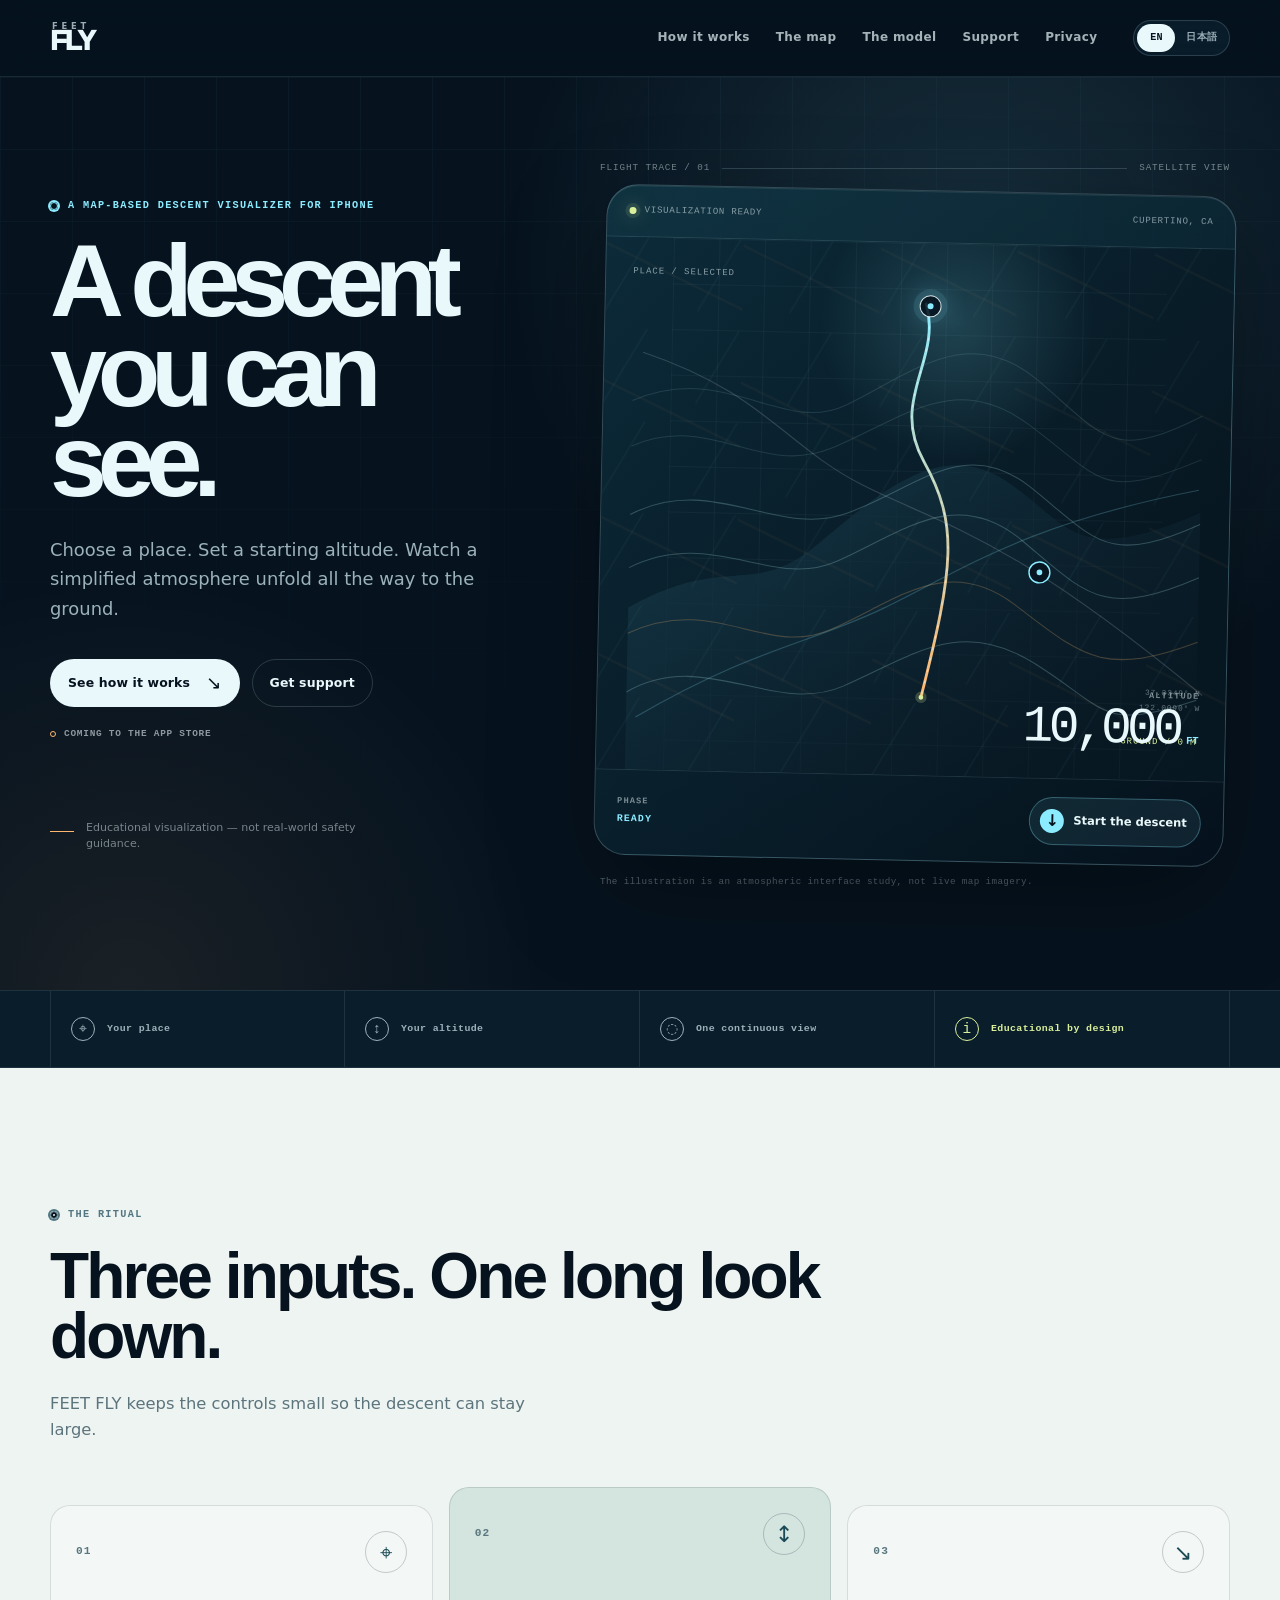
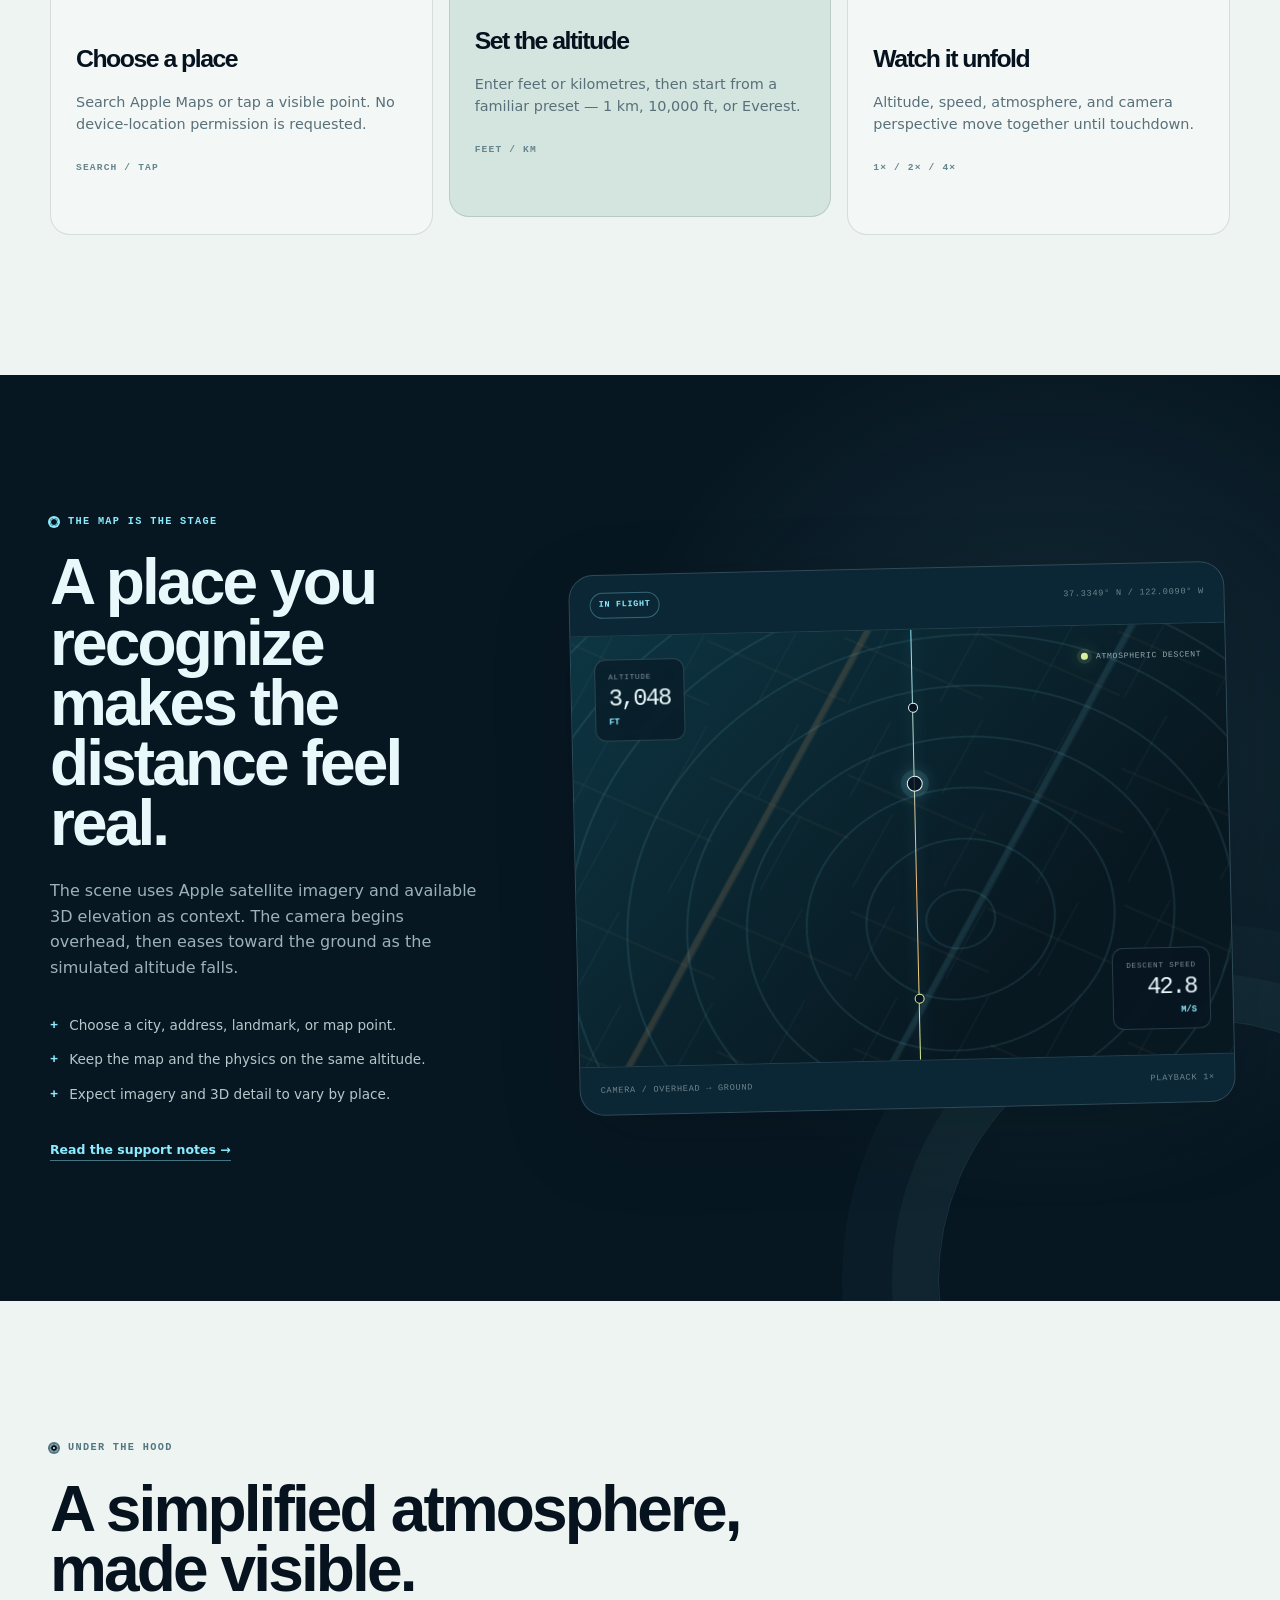
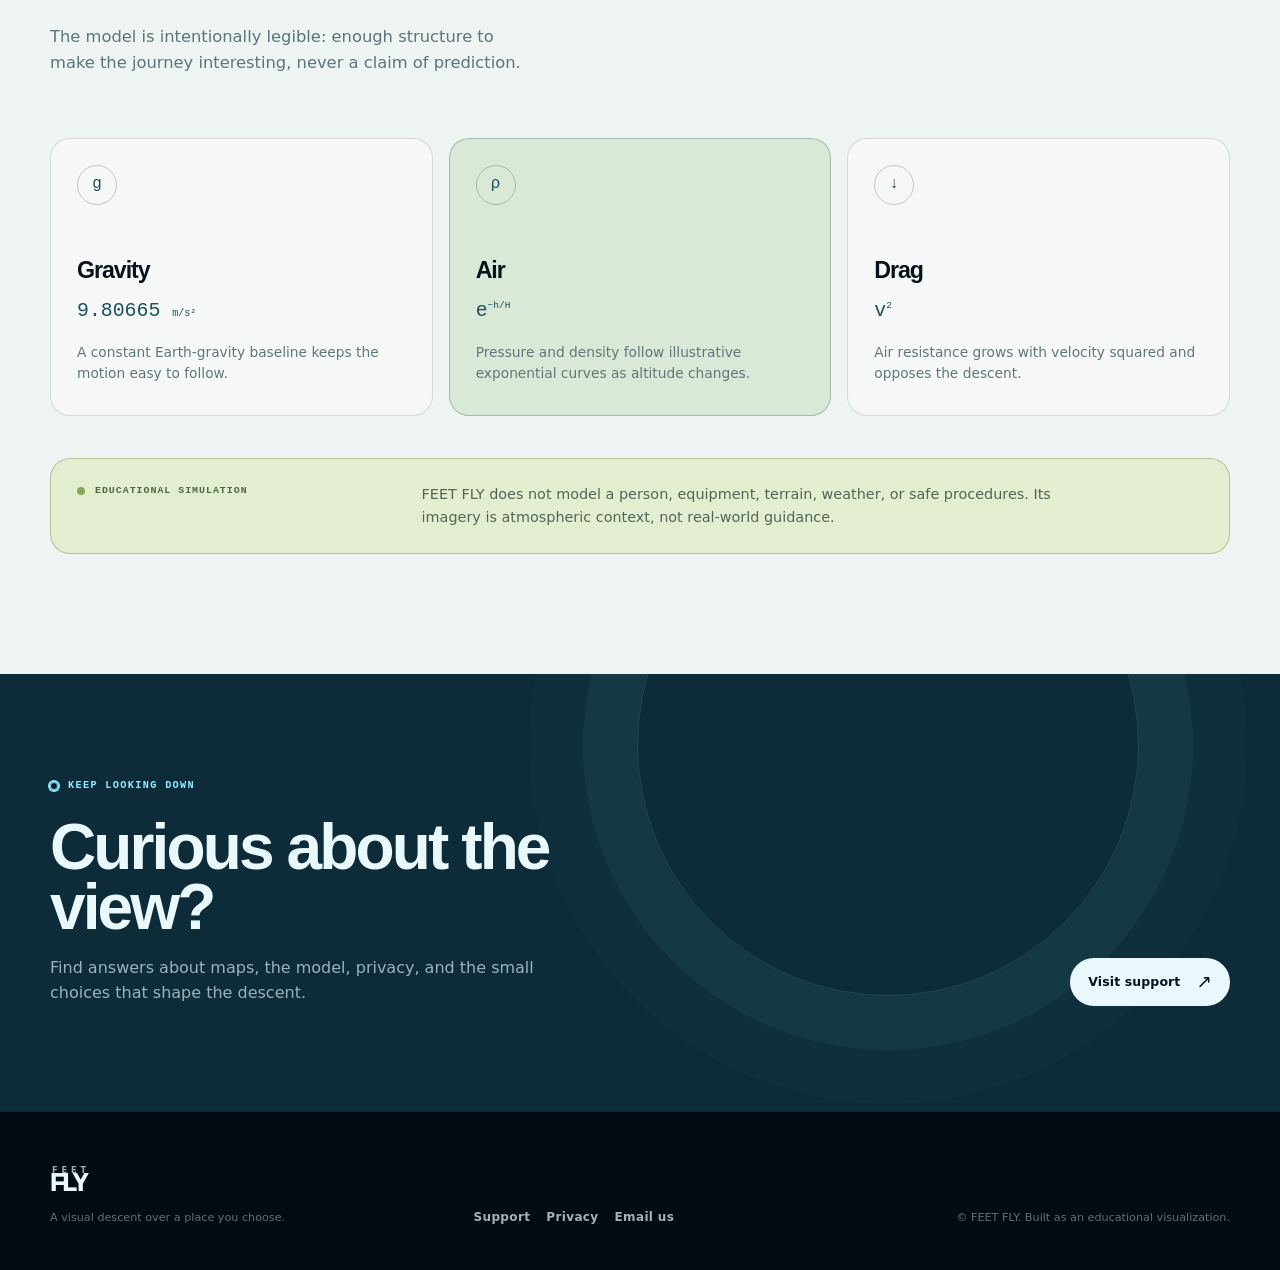
==== commit 91b7cf83: "fix: add privacy link to site navigation" ====
--- a/docs/index.html
+++ b/docs/index.html
@@ -24,6 +24,7 @@
         <a href="#map-driven" data-i18n="common.nav.map">The map</a>
         <a href="#model" data-i18n="common.nav.model">The model</a>
         <a href="support/" data-i18n="common.nav.support">Support</a>
+        <a href="privacy/" data-i18n="common.nav.privacy">Privacy</a>
       </nav>
 
       <div class="header-tools">
